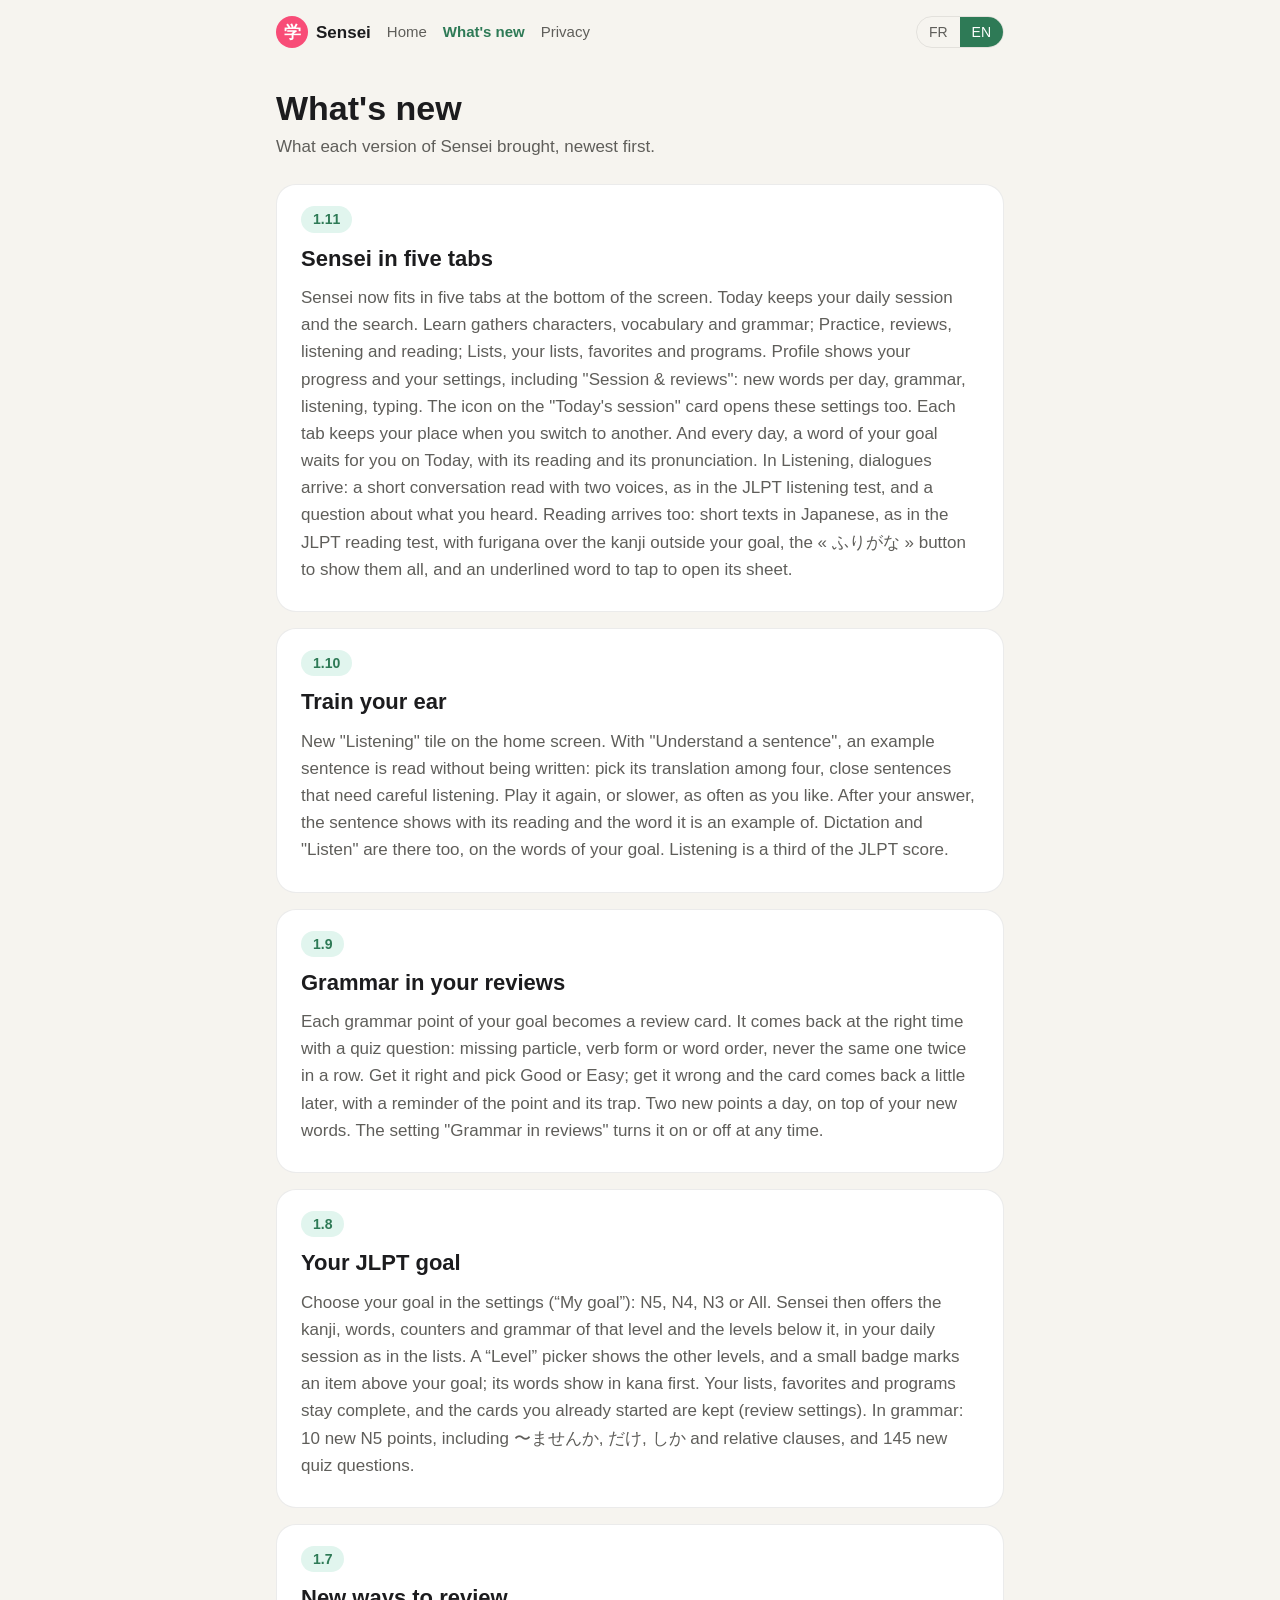
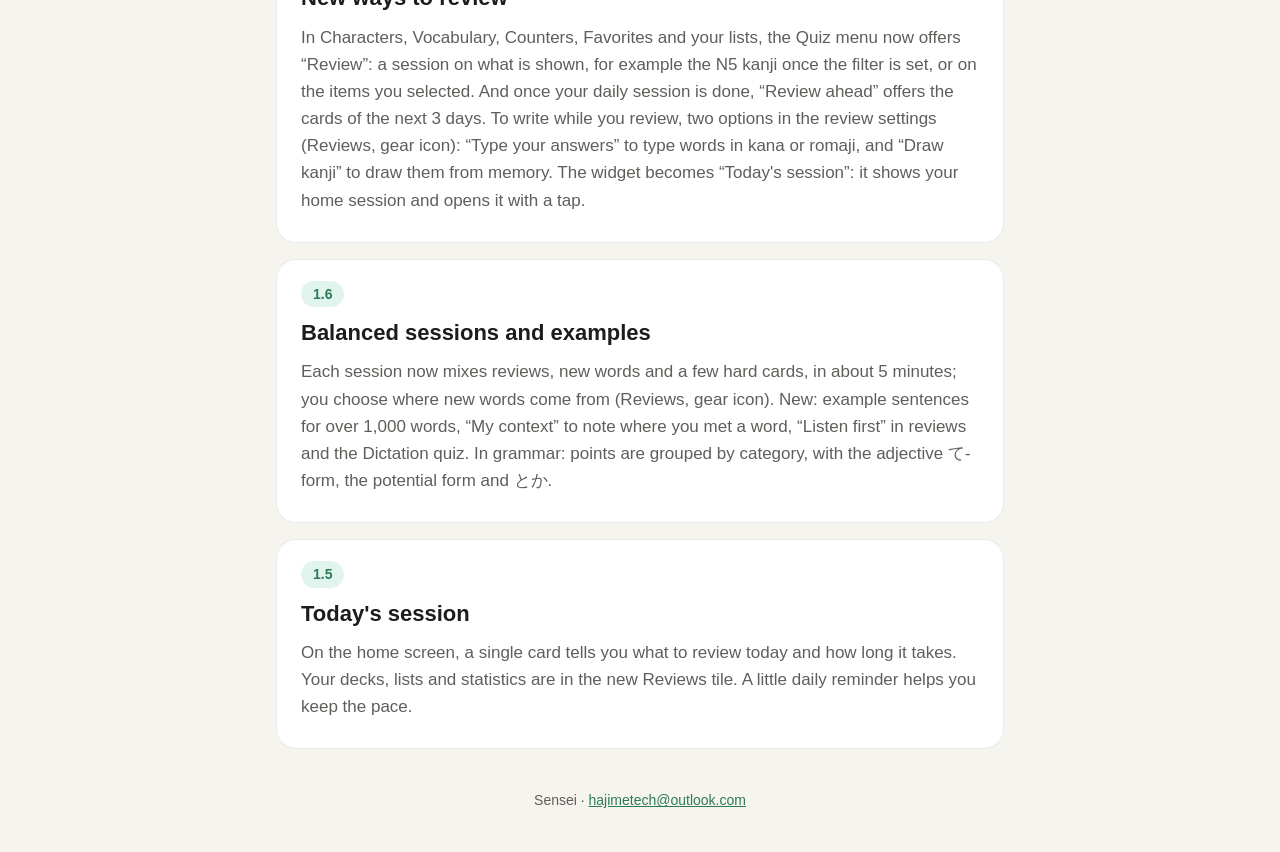
==== news.html @ c0a8175b "New look and a "What's new" page The site gets the app's palette and cards, a header with the naviga" ====
<!DOCTYPE html>
<html lang="en">
<head>
  <meta charset="utf-8">
  <meta name="viewport" content="width=device-width, initial-scale=1">
  <title>Sensei · What's new</title>
  <meta name="description" content="Sensei: Japanese for the JLPT N5 on iPhone and Android, with spaced repetition. Support, privacy policy and release notes.">
  <link rel="canonical" href="https://sensei-support.netlify.app/news.html">
  <script>
    // The page moved to Netlify; the GitHub Pages copy only redirects (the same file may be served by both hosts).
    if (location.hostname.endsWith("github.io")) {
      location.replace("https://sensei-support.netlify.app/news.html" + location.hash);
    }
  </script>
  <link rel="icon" href="data:image/svg+xml,<svg xmlns=%22http://www.w3.org/2000/svg%22 viewBox=%220 0 100 100%22><circle cx=%2250%22 cy=%2250%22 r=%2250%22 fill=%22%23f84c77%22/><text x=%2250%%22 y=%2250%%22 dominant-baseline=%22central%22 text-anchor=%22middle%22 font-family=%22sans-serif%22 font-size=%2260%22 fill=%22white%22 font-weight=%22bold%22>学</text></svg>">
  <link rel="stylesheet" href="assets/site.css">
  <script src="assets/site.js"></script>
</head>
<body>
<header>
  <div class="wrap">
    <a class="brand" href="index.html"><span class="logo" aria-hidden="true">学</span>Sensei</a>
    <nav>
      <a href="index.html"><span data-lang="fr">Accueil</span><span data-lang="en">Home</span></a>
      <a href="news.html" aria-current="page"><span data-lang="fr">Nouveautés</span><span data-lang="en">What's new</span></a>
      <a href="index.html#privacy"><span data-lang="fr">Confidentialité</span><span data-lang="en">Privacy</span></a>
    </nav>
    <div class="lang" role="group" aria-label="Langue / Language">
      <button type="button" data-set="fr" aria-pressed="false">FR</button>
      <button type="button" data-set="en" aria-pressed="false">EN</button>
    </div>
  </div>
</header>
<main class="wrap">
  <section class="hero">
    <div>
      <h1><span data-lang="fr">Nouveautés</span><span data-lang="en">What's new</span></h1>
      <p data-lang="fr">Ce que chaque version de Sensei a apporté, de la plus récente à la plus ancienne.</p>
      <p data-lang="en">What each version of Sensei brought, newest first.</p>
    </div>
  </section>
  <div id="news" aria-live="polite"></div>
  <noscript><p class="card">JavaScript is needed to show the release notes. / JavaScript est nécessaire pour afficher les nouveautés.</p></noscript>
</main>
<footer>
  <div class="wrap">Sensei · <a href="mailto:hajimetech@outlook.com">hajimetech@outlook.com</a></div>
</footer>
<script>
  // whats-new.json is the app's Sensei/whats_new.json as released (copied at each release tag).
  (function () {
    var list = document.getElementById("news");
    var entries = null;
    function parts(v) { return v.split(".").map(Number); }
    function newerFirst(a, b) {
      var x = parts(a.version), y = parts(b.version);
      for (var i = 0; i < Math.max(x.length, y.length); i++) {
        var d = (y[i] || 0) - (x[i] || 0);
        if (d) return d;
      }
      return 0;
    }
    function text(map, lang) { return (map && (map[lang] || map.en)) || ""; }
    function render() {
      if (!entries) return;
      var lang = window.senseiLang();
      list.textContent = "";
      entries.forEach(function (e) {
        var card = document.createElement("article");
        card.className = "card news";
        var pill = document.createElement("span");
        pill.className = "version";
        pill.textContent = e.version;
        var h = document.createElement("h2");
        h.textContent = text(e.title, lang);
        var p = document.createElement("p");
        p.textContent = text(e.text, lang);
        card.append(pill, h, p);
        list.append(card);
      });
    }
    fetch("whats-new.json")
      .then(function (r) { return r.json(); })
      .then(function (data) { entries = data.slice().sort(newerFirst); render(); })
      .catch(function () {
        list.innerHTML = '<p class="card"><span data-lang="fr">Les nouveautés n\'ont pas pu être chargées.</span>' +
          '<span data-lang="en">The release notes could not be loaded.</span></p>';
      });
    document.addEventListener("sensei-lang", render);
  })();
</script>
</body>
</html>
---- assets/site.css ----
/* Sensei support site: the app's palette (green accent, sakura pink logo), cards as in the app, light and dark. */
:root {
  --bg: #f6f4ef;
  --surface: #ffffff;
  --text: #1c1c1e;
  --text-secondary: #5f5e5a;
  --border: rgba(0, 0, 0, 0.08);
  --accent: #2e7a56;
  --accent-soft: #e1f5ee;
  --on-accent: #ffffff;
  --logo: #f84c77;
  --radius-card: 20px;
  --radius-sm: 12px;
  color-scheme: light dark;
}

@media (prefers-color-scheme: dark) {
  :root {
    --bg: #121214;
    --surface: #1e1e21;
    --text: #f2f2f2;
    --text-secondary: #a9a8a3;
    --border: rgba(255, 255, 255, 0.1);
    --accent: #5dcaa5;
    --accent-soft: rgba(93, 202, 165, 0.14);
    --on-accent: #04342c;
  }
}

* { box-sizing: border-box; }

body {
  margin: 0;
  background: var(--bg);
  color: var(--text);
  font: 17px/1.6 -apple-system, BlinkMacSystemFont, "Segoe UI", Roboto, "Hiragino Sans", "Noto Sans JP", sans-serif;
}

a { color: var(--accent); }

.wrap { max-width: 760px; margin: 0 auto; padding: 0 16px; }

/* Header: logo, navigation, language switch. */
header { padding: 16px 0; }
header .wrap { display: flex; align-items: center; gap: 16px; flex-wrap: wrap; }
.brand { display: flex; align-items: center; gap: 8px; text-decoration: none; color: var(--text); font-weight: 700; }
.brand span.logo {
  width: 32px; height: 32px; border-radius: 50%;
  background: var(--logo); color: #fff;
  display: inline-flex; align-items: center; justify-content: center; font-size: 17px;
}
nav { display: flex; gap: 16px; flex-wrap: wrap; }
nav a { text-decoration: none; color: var(--text-secondary); font-size: 15px; }
nav a[aria-current="page"] { color: var(--accent); font-weight: 600; }
.lang { margin-left: auto; display: inline-flex; border: 1px solid var(--border); border-radius: 999px; overflow: hidden; }
.lang button {
  border: 0; background: transparent; color: var(--text-secondary);
  font: inherit; font-size: 14px; padding: 4px 12px; cursor: pointer;
}
.lang button[aria-pressed="true"] { background: var(--accent); color: var(--on-accent); }

/* Hero. */
.hero { display: flex; gap: 24px; align-items: center; padding: 24px 0 8px; }
.hero img { width: 112px; height: 112px; border-radius: 24px; flex: none; }
.hero h1 { margin: 0 0 4px; font-size: 34px; line-height: 1.2; }
.hero p { margin: 0; color: var(--text-secondary); }
@media (max-width: 520px) {
  .hero { flex-direction: column; align-items: flex-start; }
  .hero img { width: 88px; height: 88px; border-radius: 20px; }
}

.stores { display: flex; gap: 12px; flex-wrap: wrap; margin: 16px 0 8px; }
.store {
  display: inline-flex; align-items: center; gap: 8px;
  background: var(--text); color: var(--bg);
  text-decoration: none; font-weight: 600; font-size: 15px;
  padding: 8px 16px; border-radius: var(--radius-sm);
}

/* Cards, as the app's feature cards. */
main { padding-bottom: 48px; }
.card {
  background: var(--surface);
  border: 1px solid var(--border);
  border-radius: var(--radius-card);
  padding: 20px 24px;
  margin: 16px 0;
}
.card h2 { margin: 0 0 8px; font-size: 22px; }
.card p { margin: 8px 0; }
.card .updated { color: var(--text-secondary); font-size: 14px; }
.features { display: flex; flex-wrap: wrap; gap: 8px; margin: 8px 0 0; padding: 0; list-style: none; }
.features li { background: var(--accent-soft); color: var(--accent); border-radius: 999px; padding: 4px 12px; font-size: 15px; }

/* Nouveautés: one card per version. */
.version {
  display: inline-block; background: var(--accent-soft); color: var(--accent);
  font-weight: 600; font-size: 14px; border-radius: 999px; padding: 2px 12px;
}
.news h2 { margin-top: 8px; }
.news p { color: var(--text-secondary); }

footer { color: var(--text-secondary); font-size: 14px; padding: 24px 0 40px; text-align: center; }

/* One language at a time: the html element's lang attribute picks it. */
html[lang="fr"] [data-lang="en"],
html[lang="en"] [data-lang="fr"] { display: none; }
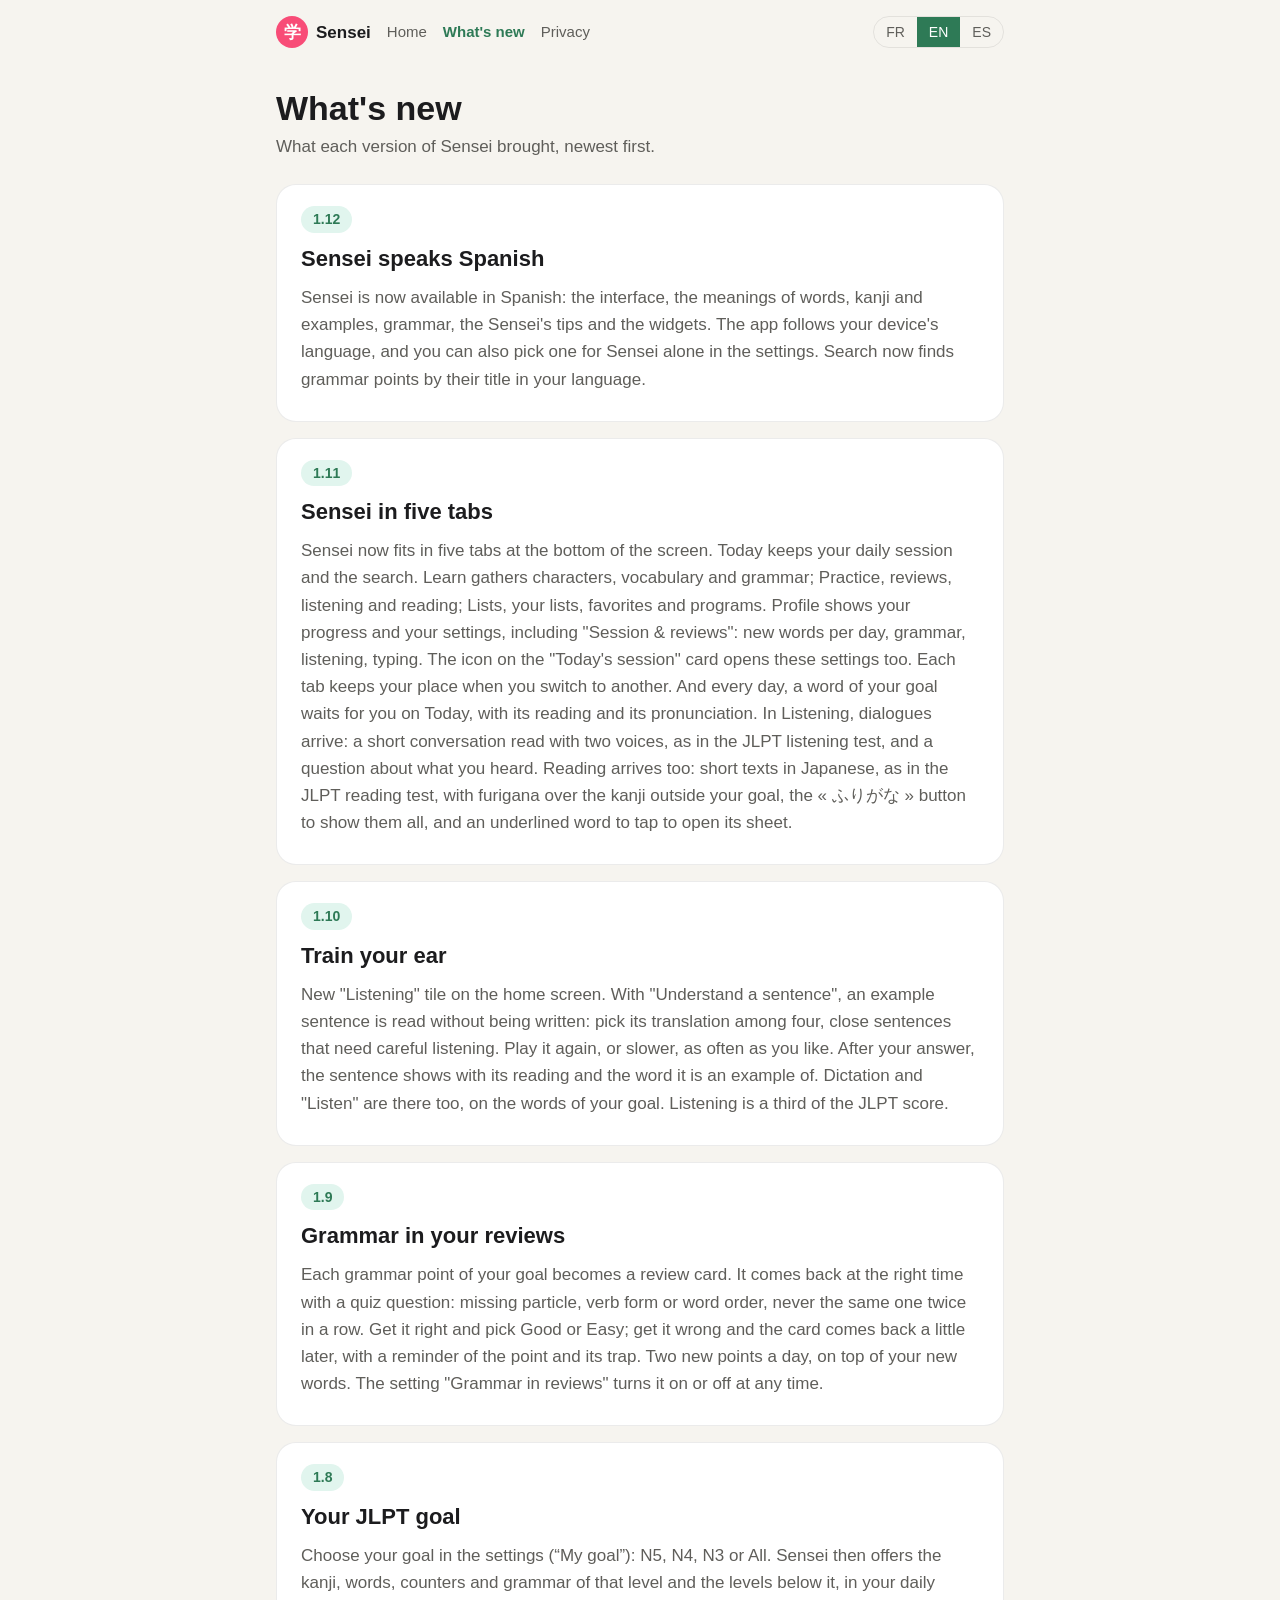
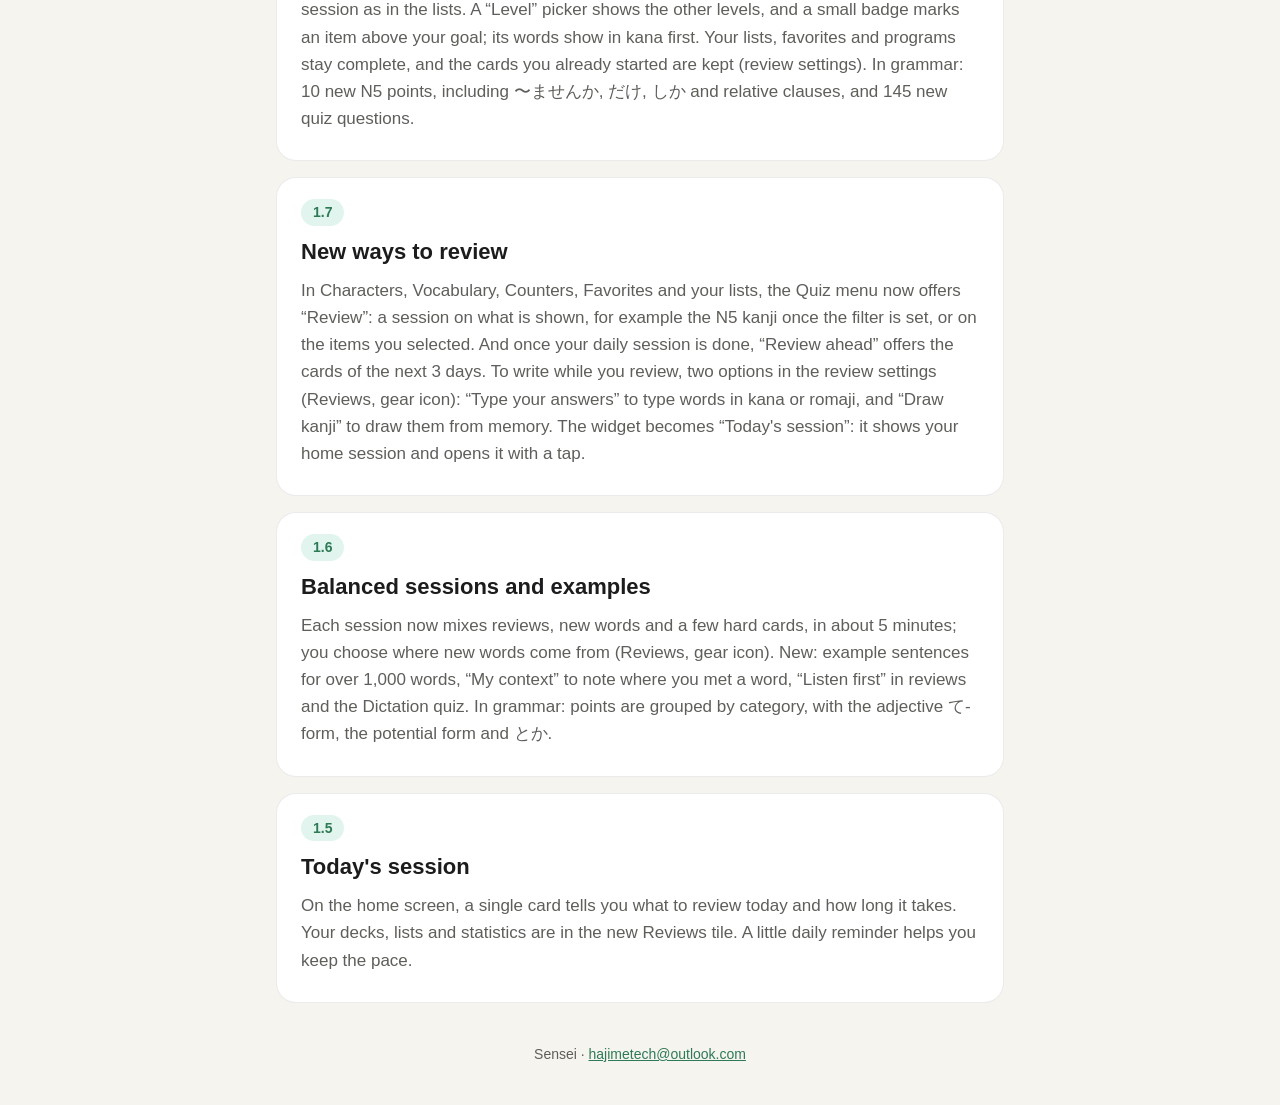
==== commit 9c6a5272: "Spanish version of the site (FR / EN / ES switch) Co-Authored-By: Claude Opus 5.5 <noreply@anthropic" ====
--- a/news.html
+++ b/news.html
@@ -21,26 +21,28 @@
   <div class="wrap">
     <a class="brand" href="index.html"><span class="logo" aria-hidden="true">学</span>Sensei</a>
     <nav>
-      <a href="index.html"><span data-lang="fr">Accueil</span><span data-lang="en">Home</span></a>
-      <a href="news.html" aria-current="page"><span data-lang="fr">Nouveautés</span><span data-lang="en">What's new</span></a>
-      <a href="index.html#privacy"><span data-lang="fr">Confidentialité</span><span data-lang="en">Privacy</span></a>
+      <a href="index.html"><span data-lang="fr">Accueil</span><span data-lang="en">Home</span><span data-lang="es">Inicio</span></a>
+      <a href="news.html" aria-current="page"><span data-lang="fr">Nouveautés</span><span data-lang="en">What's new</span><span data-lang="es">Novedades</span></a>
+      <a href="index.html#privacy"><span data-lang="fr">Confidentialité</span><span data-lang="en">Privacy</span><span data-lang="es">Privacidad</span></a>
     </nav>
-    <div class="lang" role="group" aria-label="Langue / Language">
+    <div class="lang" role="group" aria-label="Langue / Language / Idioma">
       <button type="button" data-set="fr" aria-pressed="false">FR</button>
       <button type="button" data-set="en" aria-pressed="false">EN</button>
+      <button type="button" data-set="es" aria-pressed="false">ES</button>
     </div>
   </div>
 </header>
 <main class="wrap">
   <section class="hero">
     <div>
-      <h1><span data-lang="fr">Nouveautés</span><span data-lang="en">What's new</span></h1>
+      <h1><span data-lang="fr">Nouveautés</span><span data-lang="en">What's new</span><span data-lang="es">Novedades</span></h1>
       <p data-lang="fr">Ce que chaque version de Sensei a apporté, de la plus récente à la plus ancienne.</p>
       <p data-lang="en">What each version of Sensei brought, newest first.</p>
+      <p data-lang="es">Lo que trajo cada versión de Sensei, de la más reciente a la más antigua.</p>
     </div>
   </section>
   <div id="news" aria-live="polite"></div>
-  <noscript><p class="card">JavaScript is needed to show the release notes. / JavaScript est nécessaire pour afficher les nouveautés.</p></noscript>
+  <noscript><p class="card">JavaScript is needed to show the release notes. / JavaScript est nécessaire pour afficher les nouveautés. / Se necesita JavaScript para mostrar las novedades.</p></noscript>
 </main>
 <footer>
   <div class="wrap">Sensei · <a href="mailto:hajimetech@outlook.com">hajimetech@outlook.com</a></div>
@@ -83,7 +85,8 @@
       .then(function (data) { entries = data.slice().sort(newerFirst); render(); })
       .catch(function () {
         list.innerHTML = '<p class="card"><span data-lang="fr">Les nouveautés n\'ont pas pu être chargées.</span>' +
-          '<span data-lang="en">The release notes could not be loaded.</span></p>';
+          '<span data-lang="en">The release notes could not be loaded.</span>' +
+          '<span data-lang="es">No se pudieron cargar las novedades.</span></p>';
       });
     document.addEventListener("sensei-lang", render);
   })();
--- a/assets/site.css
+++ b/assets/site.css
@@ -103,5 +103,6 @@
 footer { color: var(--text-secondary); font-size: 14px; padding: 24px 0 40px; text-align: center; }
 
 /* One language at a time: the html element's lang attribute picks it. */
-html[lang="fr"] [data-lang="en"],
-html[lang="en"] [data-lang="fr"] { display: none; }
+html[lang="fr"] [data-lang]:not([data-lang="fr"]),
+html[lang="en"] [data-lang]:not([data-lang="en"]),
+html[lang="es"] [data-lang]:not([data-lang="es"]) { display: none; }
